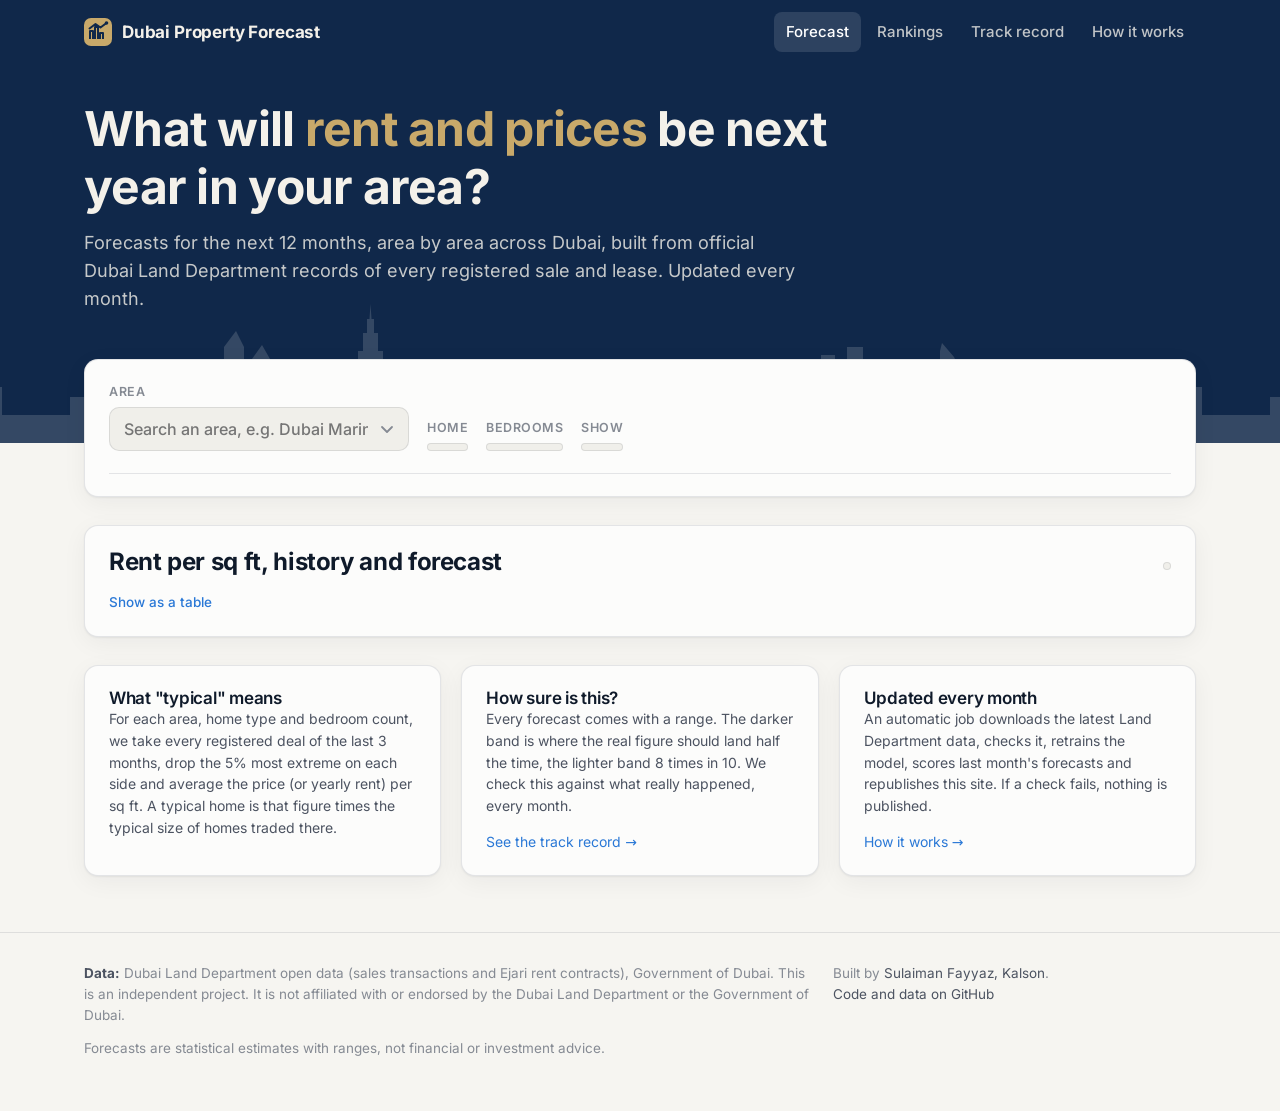
==== site/index.html @ 1344657e "Pipeline, models, data checks, website and monthly workflows First version of the code: monthly segm" ====
<!doctype html>
<html lang="en">
<head>
<meta charset="utf-8">
<meta name="viewport" content="width=device-width, initial-scale=1">
<title>Dubai Property Forecast: rent and prices next year, by area</title>
<meta name="description" content="12-month forecasts of rent and sale prices for Dubai areas, by home type and bedrooms, built from Dubai Land Department open data and updated monthly, with an honest track record.">
<link rel="icon" href="assets/img/icon.svg" type="image/svg+xml">
<link rel="stylesheet" href="assets/css/style.css">
<meta property="og:title" content="What will rent and prices be next year in your Dubai area?">
<meta property="og:description" content="12-month forecasts by area, home type and bedrooms, from official Dubai Land Department records. Updated monthly.">
<meta property="og:image" content="assets/img/og.png">
</head>
<body>
<section class="hero">
  <div class="wrap">
    <h1>What will <em>rent and prices</em> be next year in your area?</h1>
    <p class="lede">Forecasts for the next 12 months, area by area across Dubai, built from official Dubai Land Department records of every registered sale and lease. Updated every month.</p>
    <div class="facts" id="facts"></div>
  </div>
</section>

<main class="wrap">
  <div class="card pad lift" id="panel">
    <div class="controls" role="group" aria-label="Choose what to forecast">
      <div class="field">
        <label for="area-input">Area</label>
        <div class="combo" id="combo">
          <input id="area-input" type="text" role="combobox" aria-expanded="false" aria-controls="area-list" aria-autocomplete="list" autocomplete="off" spellcheck="false" placeholder="Search an area, e.g. Dubai Marina">
          <svg class="chev" width="20" height="20" viewBox="0 0 20 20" aria-hidden="true"><path d="M5 8l5 5 5-5" fill="none" stroke="currentColor" stroke-width="1.8" stroke-linecap="round" stroke-linejoin="round"/></svg>
          <ul id="area-list" role="listbox" aria-label="Areas"></ul>
        </div>
      </div>
      <div class="field"><span class="lbl">Home</span><div class="seg" id="ptype"></div></div>
      <div class="field"><span class="lbl">Bedrooms</span><div class="seg" id="beds"></div></div>
      <div class="field"><span class="lbl">Show</span><div class="seg rentprice" id="measure"></div></div>
    </div>
    <div class="answer" id="answer" aria-live="polite"></div>
  </div>

  <section class="card pad">
    <div class="chart-head">
      <div>
        <h2 id="chart-title">Rent per sq ft, history and forecast</h2>
        <div class="legend" id="legend"></div>
      </div>
      <div class="seg" id="span"></div>
    </div>
    <div class="chart" id="chart"></div>
    <p class="tiny muted" id="chart-note" style="margin-top:10px"></p>
    <button class="viewtoggle" id="tbl-toggle" type="button" aria-expanded="false">Show as a table</button>
    <div class="tbl-wrap" id="tbl" hidden></div>
  </section>

  <section class="grid3">
    <div class="card pad">
      <h3>What "typical" means</h3>
      <p class="small ink2">For each area, home type and bedroom count, we take every registered deal of the last 3 months, drop the 5% most extreme on each side and average the price (or yearly rent) per sq ft. A typical home is that figure times the typical size of homes traded there.</p>
    </div>
    <div class="card pad">
      <h3>How sure is this?</h3>
      <p class="small ink2" id="sure">Every forecast comes with a range. The darker band is where the real figure should land half the time, the lighter band 8 times in 10. We check this against what really happened, every month.</p>
      <a class="small" href="track-record.html">See the track record →</a>
    </div>
    <div class="card pad">
      <h3>Updated every month</h3>
      <p class="small ink2">An automatic job downloads the latest Land Department data, checks it, retrains the model, scores last month's forecasts and republishes this site. If a check fails, nothing is published.</p>
      <a class="small" href="how-it-works.html">How it works →</a>
    </div>
  </section>
</main>
<script src="assets/vendor/d3.min.js"></script>
<script type="module" src="assets/js/forecast.js"></script>
</body>
</html>
---- site/assets/css/style.css ----
@font-face { font-family: "Inter"; font-weight: 400; font-display: swap; src: url("../fonts/inter-latin-400-normal.woff2") format("woff2"); }
@font-face { font-family: "Inter"; font-weight: 500; font-display: swap; src: url("../fonts/inter-latin-500-normal.woff2") format("woff2"); }
@font-face { font-family: "Inter"; font-weight: 600; font-display: swap; src: url("../fonts/inter-latin-600-normal.woff2") format("woff2"); }
@font-face { font-family: "Inter"; font-weight: 700; font-display: swap; src: url("../fonts/inter-latin-700-normal.woff2") format("woff2"); }

:root {
  color-scheme: light;
  --page: #f6f5f1;
  --surface: #fcfcfb;
  --surface-2: #f0efea;
  --ink: #0f1a2a;
  --ink-2: #4c5361;
  --muted: #858a93;
  --grid: #e3e2dc;
  --axis: #c3c2b7;
  --border: rgba(15, 26, 42, 0.10);
  --brand: #10284a;
  --brand-ink: #f4f1ea;
  --sand: #c8a96a;
  --accent: #2a78d6;
  --rent: #2a78d6;
  --price: #eb6834;
  --up: #006300;
  --down: #b42f2f;
  --good: #0ca30c;
  --critical: #d03b3b;
  --warning: #fab219;
  --shadow: 0 1px 2px rgba(15, 26, 42, 0.06), 0 6px 24px rgba(15, 26, 42, 0.05);
  --radius: 14px;
  --font: "Inter", system-ui, -apple-system, "Segoe UI", sans-serif;
}
@media (prefers-color-scheme: dark) {
  :root:not([data-theme="light"]) {
    color-scheme: dark;
    --page: #0e0f11;
    --surface: #18191b;
    --surface-2: #222326;
    --ink: #f0efec;
    --ink-2: #c3c2b7;
    --muted: #8f8d87;
    --grid: #2c2c2a;
    --axis: #3a3a37;
    --border: rgba(255, 255, 255, 0.10);
    --brand: #0b1a30;
    --brand-ink: #f4f1ea;
    --accent: #3987e5;
    --rent: #3987e5;
    --price: #d95926;
    --up: #0ca30c;
    --down: #e66767;
    --shadow: none;
  }
}
:root[data-theme="dark"] {
  color-scheme: dark;
  --page: #0e0f11;
  --surface: #18191b;
  --surface-2: #222326;
  --ink: #f0efec;
  --ink-2: #c3c2b7;
  --muted: #8f8d87;
  --grid: #2c2c2a;
  --axis: #3a3a37;
  --border: rgba(255, 255, 255, 0.10);
  --brand: #0b1a30;
  --brand-ink: #f4f1ea;
  --accent: #3987e5;
  --rent: #3987e5;
  --price: #d95926;
  --up: #0ca30c;
  --down: #e66767;
  --shadow: none;
}

* { box-sizing: border-box; }
html { -webkit-text-size-adjust: 100%; }
body {
  margin: 0; background: var(--page); color: var(--ink);
  font: 400 16px/1.55 var(--font); -webkit-font-smoothing: antialiased;
}
a { color: var(--accent); text-decoration: none; }
a:hover { text-decoration: underline; }
h1, h2, h3 { line-height: 1.2; letter-spacing: -0.015em; margin: 0; }
h1 { font-size: clamp(30px, 4.4vw, 48px); font-weight: 700; }
h2 { font-size: 24px; font-weight: 650; }
h3 { font-size: 17px; font-weight: 600; }
p { margin: 0 0 12px; }
.wrap { max-width: 1160px; margin: 0 auto; padding: 0 24px; }
@media (max-width: 640px) { .wrap { padding: 0 16px; } }

/* header */
.top { background: var(--brand); color: var(--brand-ink); }
.top .wrap { display: flex; align-items: center; gap: 28px; height: 64px; }
.brand { display: flex; align-items: center; gap: 10px; color: var(--brand-ink); font-weight: 650; font-size: 17px; letter-spacing: -0.01em; white-space: nowrap; }
.brand:hover { text-decoration: none; }
.brand svg { flex: none; }
.nav { display: flex; gap: 4px; margin-left: auto; overflow-x: auto; scrollbar-width: none; }
.nav a { color: rgba(244, 241, 234, 0.78); padding: 8px 12px; border-radius: 8px; font-size: 15px; font-weight: 500; white-space: nowrap; }
.nav a:hover { color: #fff; background: rgba(255, 255, 255, 0.08); text-decoration: none; }
.nav a[aria-current="page"] { color: #fff; background: rgba(255, 255, 255, 0.12); }
@media (max-width: 760px) {
  .top .wrap { height: auto; flex-wrap: wrap; padding-top: 12px; padding-bottom: 8px; gap: 6px; }
  .nav { margin-left: -12px; width: calc(100% + 12px); }
}

/* hero */
.hero, .page-head { margin: 0; }
.hero { background: var(--brand); color: var(--brand-ink); padding: 36px 0 112px; position: relative; overflow: hidden; }
.hero::after {
  content: ""; position: absolute; inset: auto 0 0 0; height: 140px; pointer-events: none;
  background: url("../img/skyline.svg") bottom center / auto 140px repeat-x; opacity: 0.16;
}
.hero h1 { max-width: 820px; }
.hero h1 em { font-style: normal; color: var(--sand); }
.hero .lede { color: rgba(244, 241, 234, 0.8); font-size: 18px; max-width: 720px; margin-top: 14px; }
.hero .facts { display: flex; flex-wrap: wrap; gap: 8px 22px; margin-top: 18px; font-size: 14px; color: rgba(244, 241, 234, 0.72); }
.hero .facts b { color: #fff; font-weight: 600; }
.page-head { background: var(--brand); color: var(--brand-ink); padding: 34px 0 40px; }
.page-head .lede { color: rgba(244, 241, 234, 0.8); font-size: 17px; max-width: 760px; margin-top: 10px; }

/* cards */
.card { background: var(--surface); border: 1px solid var(--border); border-radius: var(--radius); box-shadow: var(--shadow); }
.pad { padding: 22px 24px; }
@media (max-width: 640px) { .pad { padding: 18px 16px; } }
.lift { margin-top: -84px; position: relative; z-index: 2; }
section { margin: 28px 0; }
.muted { color: var(--muted); }
.small { font-size: 14px; }
.tiny { font-size: 12.5px; }
.ink2 { color: var(--ink-2); }

/* controls */
.controls { display: flex; flex-wrap: wrap; gap: 14px 18px; align-items: flex-end; }
.field { display: flex; flex-direction: column; gap: 6px; min-width: 0; }
.field > label, .field > .lbl { font-size: 12.5px; font-weight: 600; letter-spacing: 0.04em; text-transform: uppercase; color: var(--muted); }
.combo { position: relative; width: 300px; max-width: 100%; }
.combo input {
  width: 100%; height: 44px; border-radius: 10px; border: 1px solid var(--border); background: var(--surface-2);
  color: var(--ink); font: 500 16px var(--font); padding: 0 40px 0 14px; outline: none;
}
.combo input:focus { border-color: var(--accent); box-shadow: 0 0 0 3px color-mix(in srgb, var(--accent) 22%, transparent); }
.combo .chev { position: absolute; right: 12px; top: 12px; pointer-events: none; color: var(--muted); }
.combo ul {
  position: absolute; z-index: 20; left: 0; right: 0; top: 48px; margin: 0; padding: 6px; list-style: none;
  background: var(--surface); border: 1px solid var(--border); border-radius: 12px; box-shadow: 0 12px 40px rgba(0,0,0,0.16);
  max-height: 340px; overflow-y: auto; display: none;
}
.combo.open ul { display: block; }
.combo li { padding: 9px 10px; border-radius: 8px; cursor: pointer; display: flex; justify-content: space-between; gap: 10px; }
.combo li .o { color: var(--muted); font-size: 13px; text-align: right; }
.combo li[aria-selected="true"], .combo li:hover { background: var(--surface-2); }
.seg { display: inline-flex; background: var(--surface-2); border: 1px solid var(--border); border-radius: 10px; padding: 3px; gap: 2px; }
.seg button {
  font: 500 15px var(--font); color: var(--ink-2); background: transparent; border: 0; border-radius: 8px;
  height: 36px; padding: 0 13px; cursor: pointer; white-space: nowrap;
}
.seg button:hover:not(:disabled) { color: var(--ink); }
.seg button[aria-pressed="true"] { background: var(--surface); color: var(--ink); box-shadow: 0 1px 3px rgba(0,0,0,0.12); font-weight: 600; }
.seg button:disabled { opacity: 0.35; cursor: not-allowed; }
.seg.rentprice button[aria-pressed="true"][data-v="rent"] { box-shadow: inset 0 -2px 0 var(--rent), 0 1px 3px rgba(0,0,0,0.12); }
.seg.rentprice button[aria-pressed="true"][data-v="price"] { box-shadow: inset 0 -2px 0 var(--price), 0 1px 3px rgba(0,0,0,0.12); }

/* answer */
.answer { display: grid; grid-template-columns: 1.25fr 1fr 1fr; gap: 0; border-top: 1px solid var(--border); margin-top: 22px; }
.answer > div { padding: 20px 22px 4px 0; }
.answer > div + div { padding-left: 22px; border-left: 1px solid var(--border); }
@media (max-width: 860px) {
  .answer { grid-template-columns: 1fr; }
  .answer > div + div { padding-left: 0; border-left: 0; border-top: 1px solid var(--border); }
}
.question { font-size: 19px; font-weight: 600; line-height: 1.35; }
.question .what { color: var(--ink-2); font-weight: 500; }
.stat .label { font-size: 13.5px; color: var(--ink-2); font-weight: 500; }
.stat .value { font-size: 40px; font-weight: 700; letter-spacing: -0.02em; line-height: 1.15; margin-top: 4px; }
.stat .value small { font-size: 18px; font-weight: 600; color: var(--ink-2); margin-right: 4px; }
.stat .sub { font-size: 14px; color: var(--ink-2); margin-top: 4px; }
.delta { display: inline-flex; align-items: center; gap: 4px; font-weight: 650; font-size: 15px; padding: 2px 8px; border-radius: 999px; background: var(--surface-2); }
.delta.up { color: var(--up); }
.delta.down { color: var(--down); }
.range-bar { position: relative; height: 8px; border-radius: 4px; background: var(--surface-2); margin: 12px 0 6px; max-width: 280px; }
.range-bar i { position: absolute; top: 0; bottom: 0; border-radius: 4px; }
.range-bar b { position: absolute; top: -4px; width: 3px; height: 16px; border-radius: 2px; background: var(--ink); }

/* chart */
.chart-head { display: flex; flex-wrap: wrap; align-items: baseline; justify-content: space-between; gap: 10px 18px; margin-bottom: 8px; }
.legend { display: flex; flex-wrap: wrap; gap: 6px 16px; font-size: 13.5px; color: var(--ink-2); }
.legend span { display: inline-flex; align-items: center; gap: 7px; }
.key-line { width: 18px; height: 2px; border-radius: 1px; display: inline-block; }
.key-band { width: 18px; height: 10px; border-radius: 3px; display: inline-block; }
.chart { position: relative; width: 100%; }
.chart svg { display: block; width: 100%; overflow: visible; }
.chart .grid line { stroke: var(--grid); }
.chart .axis text { fill: var(--muted); font: 12px var(--font); font-variant-numeric: tabular-nums; }
.chart .axis path, .chart .axis line { stroke: var(--axis); }
.chart .baseline { stroke: var(--axis); }
.tip {
  position: absolute; pointer-events: none; z-index: 10; min-width: 190px; padding: 10px 12px; border-radius: 10px;
  background: var(--surface); border: 1px solid var(--border); box-shadow: 0 8px 28px rgba(0,0,0,0.16); font-size: 13px;
  opacity: 0; transition: opacity 0.12s; color: var(--ink);
}
.tip .t { color: var(--muted); font-size: 12px; margin-bottom: 4px; }
.tip .r { display: flex; align-items: center; gap: 8px; justify-content: space-between; }
.tip .r span:first-child { display: inline-flex; align-items: center; gap: 7px; color: var(--ink-2); }
.tip .r b { font-weight: 650; font-variant-numeric: tabular-nums; }
.viewtoggle { font: 500 13.5px var(--font); color: var(--accent); background: none; border: 0; cursor: pointer; padding: 0; }

/* notes and tiles */
.grid2 { display: grid; grid-template-columns: 1fr 1fr; gap: 20px; }
.grid3 { display: grid; grid-template-columns: repeat(3, 1fr); gap: 20px; }
.grid4 { display: grid; grid-template-columns: repeat(4, 1fr); gap: 20px; }
@media (max-width: 900px) { .grid3, .grid4 { grid-template-columns: 1fr 1fr; } }
@media (max-width: 640px) { .grid2, .grid3, .grid4 { grid-template-columns: 1fr; } }
.tile .label { font-size: 13.5px; color: var(--ink-2); font-weight: 500; }
.tile .value { font-size: 34px; font-weight: 700; letter-spacing: -0.02em; margin: 6px 0 4px; }
.tile .sub { font-size: 13.5px; color: var(--muted); }
.note { border-left: 3px solid var(--sand); padding: 2px 0 2px 14px; color: var(--ink-2); font-size: 14.5px; }

/* tables */
.tbl-wrap { overflow-x: auto; }
table { width: 100%; border-collapse: collapse; font-size: 14.5px; }
th { text-align: left; font-size: 12.5px; letter-spacing: 0.03em; text-transform: uppercase; color: var(--muted); font-weight: 600; padding: 10px 10px; border-bottom: 1px solid var(--border); white-space: nowrap; }
td { padding: 10px 10px; border-bottom: 1px solid var(--border); font-variant-numeric: tabular-nums; }
th.num, td.num { text-align: right; }
tr:last-child td { border-bottom: 0; }
th[data-sort] { cursor: pointer; }
th[data-sort]:hover { color: var(--ink); }
th[aria-sort="descending"]::after { content: " ↓"; }
th[aria-sort="ascending"]::after { content: " ↑"; }
.pill { display: inline-flex; align-items: center; gap: 6px; font-size: 13px; font-weight: 600; padding: 3px 9px; border-radius: 999px; background: var(--surface-2); }
.pill.pass::before, .pill.fail::before, .pill.warn::before { content: ""; width: 8px; height: 8px; border-radius: 50%; }
.pill.pass::before { background: var(--good); }
.pill.fail::before { background: var(--critical); }
.pill.warn::before { background: var(--warning); }

/* rankings bars */
.rank-row { display: grid; grid-template-columns: minmax(120px, 230px) 1fr 74px; align-items: center; gap: 12px; padding: 6px 0; }
.rank-row .nm { font-size: 14.5px; white-space: nowrap; overflow: hidden; text-overflow: ellipsis; }
.rank-row .nm a { color: var(--ink); }
.rank-row .v { text-align: right; font-weight: 650; font-variant-numeric: tabular-nums; font-size: 14.5px; }

/* pipeline */
.steps { display: grid; grid-template-columns: repeat(6, 1fr); gap: 12px; counter-reset: s; }
@media (max-width: 1000px) { .steps { grid-template-columns: repeat(3, 1fr); } }
@media (max-width: 640px) { .steps { grid-template-columns: 1fr; } }
.step { position: relative; padding: 16px; border-radius: 12px; background: var(--surface-2); }
.step::before { counter-increment: s; content: counter(s); display: inline-grid; place-items: center; width: 26px; height: 26px; border-radius: 50%; background: var(--brand); color: var(--brand-ink); font-weight: 650; font-size: 14px; margin-bottom: 10px; }
.step h3 { font-size: 16px; margin-bottom: 6px; }
.step p { font-size: 14px; color: var(--ink-2); margin: 0; }

/* footer */
footer { margin-top: 56px; padding: 30px 0 40px; border-top: 1px solid var(--border); color: var(--muted); font-size: 13.5px; }
footer .wrap { display: grid; grid-template-columns: 2fr 1fr; gap: 24px; }
@media (max-width: 760px) { footer .wrap { grid-template-columns: 1fr; } }
footer a { color: var(--ink-2); }
.sr { position: absolute; width: 1px; height: 1px; overflow: hidden; clip: rect(0 0 0 0); white-space: nowrap; }
.loading { opacity: 0.55; transition: opacity 0.2s; }
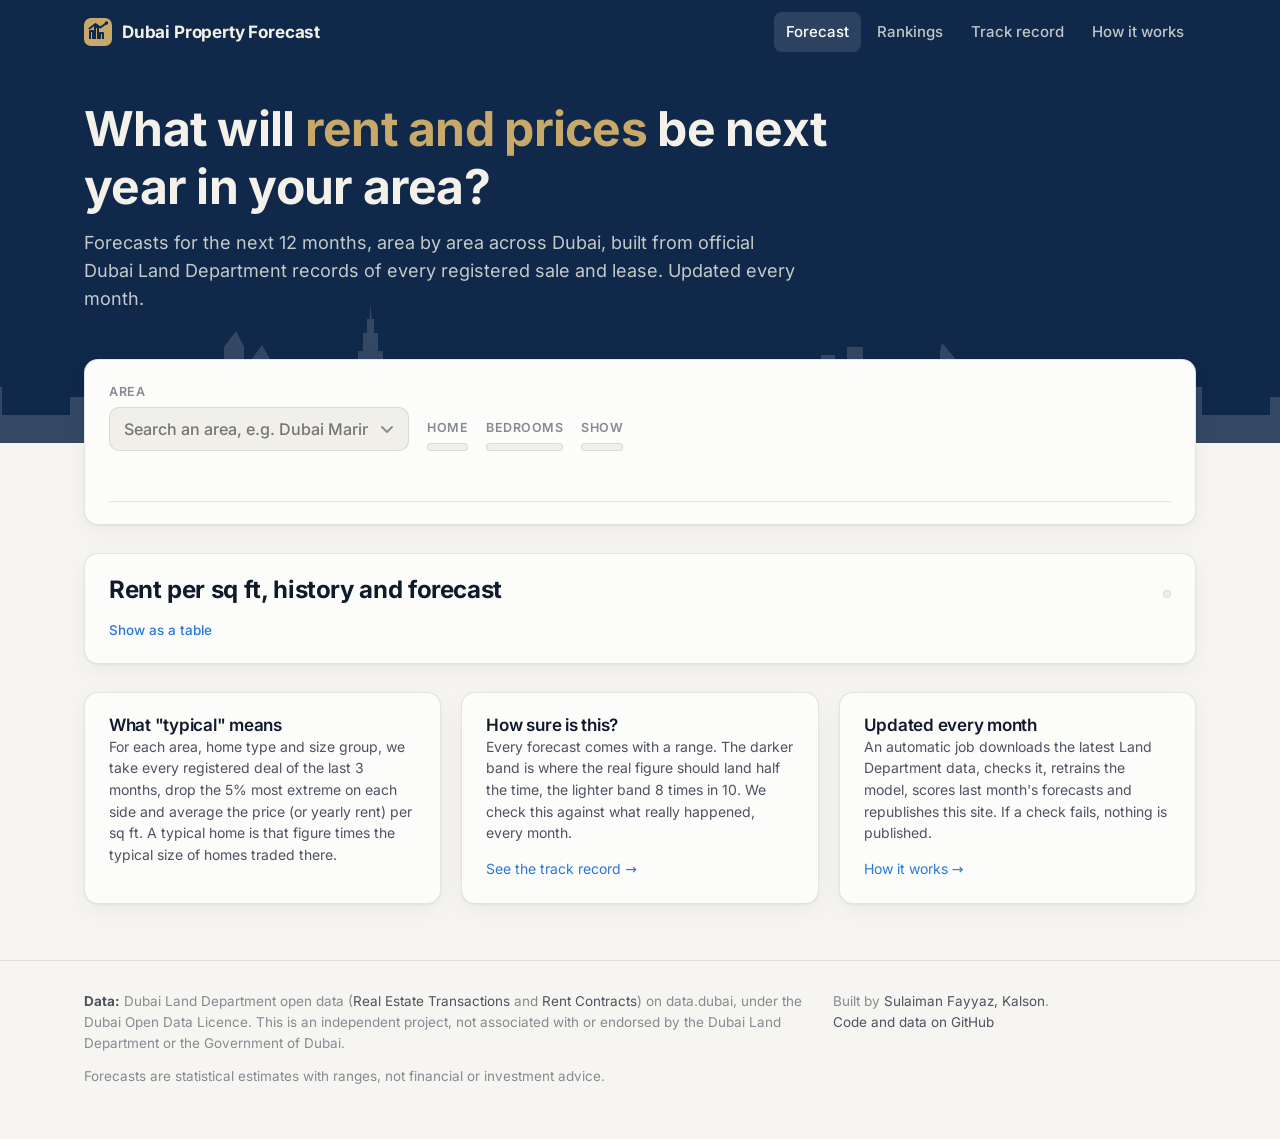
==== commit 78dc2530: "Read the data.dubai history files, fix the rent feed, group bedrooms by floor area - sources/bulk.py" ====
--- a/site/index.html
+++ b/site/index.html
@@ -4,11 +4,11 @@
 <meta charset="utf-8">
 <meta name="viewport" content="width=device-width, initial-scale=1">
 <title>Dubai Property Forecast: rent and prices next year, by area</title>
-<meta name="description" content="12-month forecasts of rent and sale prices for Dubai areas, by home type and bedrooms, built from Dubai Land Department open data and updated monthly, with an honest track record.">
+<meta name="description" content="12-month forecasts of rent and sale prices for Dubai areas, by home type and size, built from Dubai Land Department open data and updated monthly, with an honest track record.">
 <link rel="icon" href="assets/img/icon.svg" type="image/svg+xml">
 <link rel="stylesheet" href="assets/css/style.css">
 <meta property="og:title" content="What will rent and prices be next year in your Dubai area?">
-<meta property="og:description" content="12-month forecasts by area, home type and bedrooms, from official Dubai Land Department records. Updated monthly.">
+<meta property="og:description" content="12-month forecasts by area, home type and size, from official Dubai Land Department records. Updated monthly.">
 <meta property="og:image" content="assets/img/og.png">
 </head>
 <body>
@@ -35,6 +35,7 @@
       <div class="field"><span class="lbl">Bedrooms</span><div class="seg" id="beds"></div></div>
       <div class="field"><span class="lbl">Show</span><div class="seg rentprice" id="measure"></div></div>
     </div>
+    <p class="tiny muted beds-note" id="beds-note"></p>
     <div class="answer" id="answer" aria-live="polite"></div>
   </div>
 
@@ -55,7 +56,7 @@
   <section class="grid3">
     <div class="card pad">
       <h3>What "typical" means</h3>
-      <p class="small ink2">For each area, home type and bedroom count, we take every registered deal of the last 3 months, drop the 5% most extreme on each side and average the price (or yearly rent) per sq ft. A typical home is that figure times the typical size of homes traded there.</p>
+      <p class="small ink2">For each area, home type and size group, we take every registered deal of the last 3 months, drop the 5% most extreme on each side and average the price (or yearly rent) per sq ft. A typical home is that figure times the typical size of homes traded there.</p>
     </div>
     <div class="card pad">
       <h3>How sure is this?</h3>
--- a/site/assets/css/style.css
+++ b/site/assets/css/style.css
@@ -132,6 +132,7 @@
 /* controls */
 .controls { display: flex; flex-wrap: wrap; gap: 14px 18px; align-items: flex-end; }
 .field { display: flex; flex-direction: column; gap: 6px; min-width: 0; }
+.beds-note { margin: 10px 0 0; min-height: 1.4em; }
 .field > label, .field > .lbl { font-size: 12.5px; font-weight: 600; letter-spacing: 0.04em; text-transform: uppercase; color: var(--muted); }
 .combo { position: relative; width: 300px; max-width: 100%; }
 .combo input {
@@ -254,3 +255,4 @@
 footer a { color: var(--ink-2); }
 .sr { position: absolute; width: 1px; height: 1px; overflow: hidden; clip: rect(0 0 0 0); white-space: nowrap; }
 .loading { opacity: 0.55; transition: opacity 0.2s; }
+.seg button[hidden] { display: none; }
